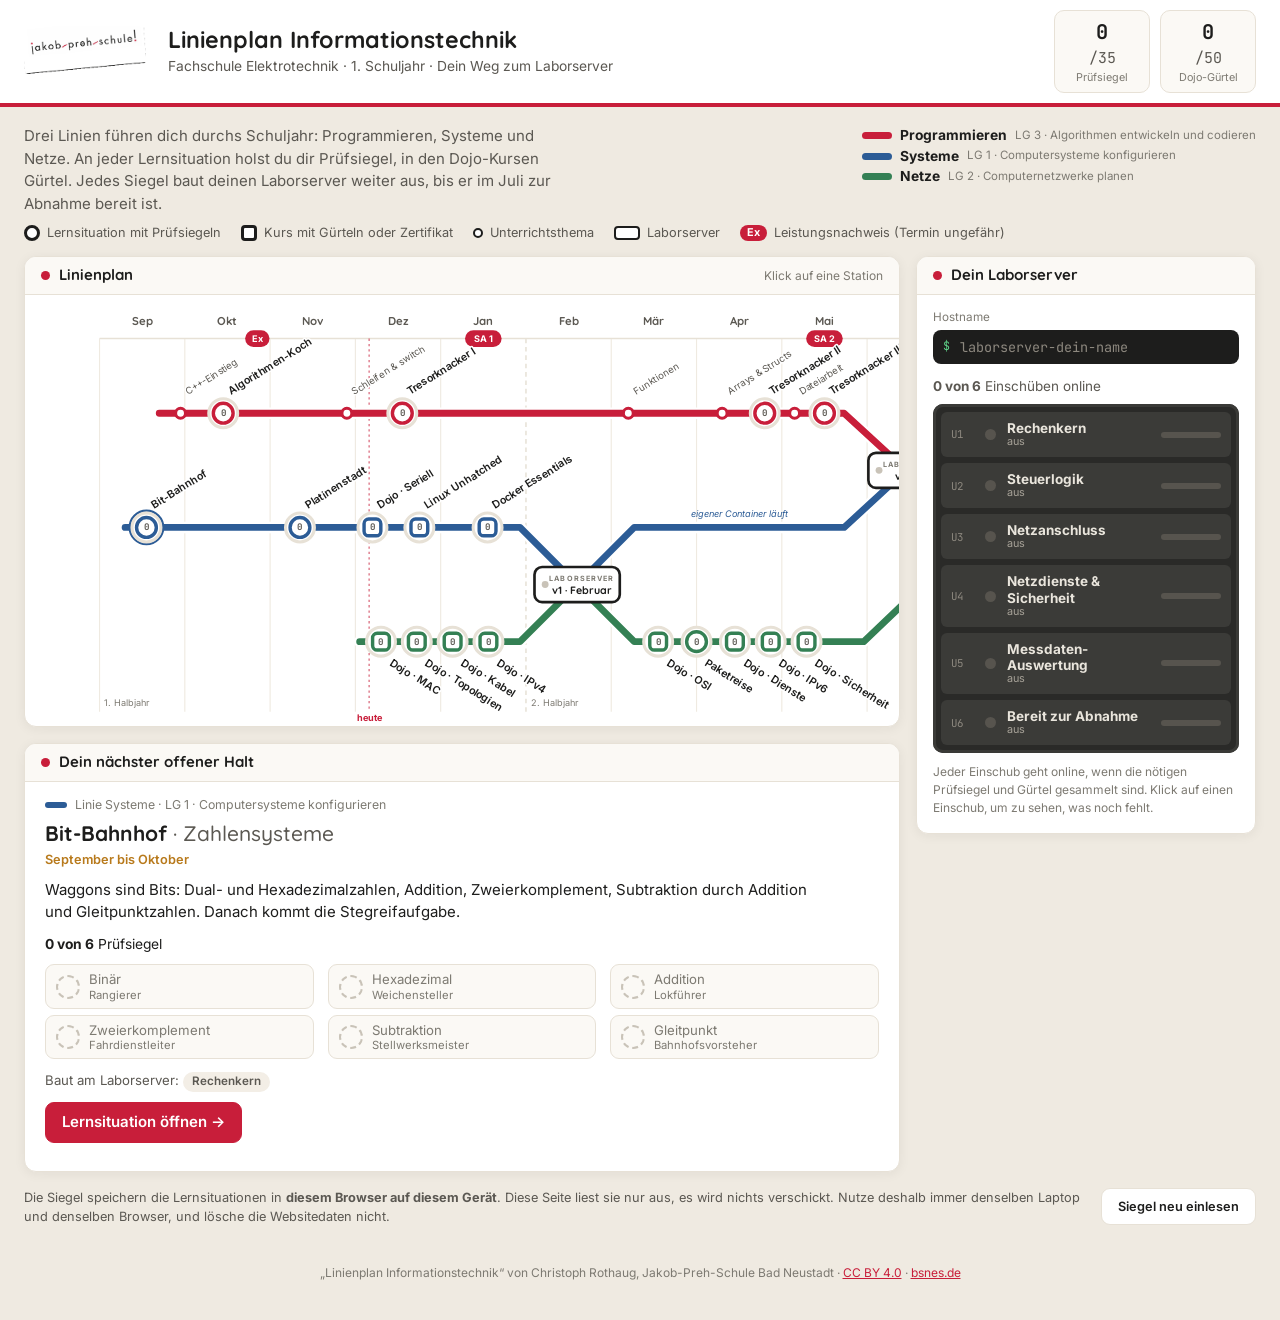
==== index.html @ 00001b68 "first commit" ====
<!DOCTYPE html>
<html lang="de">
<head>
    <meta charset="utf-8">
    <meta name="viewport" content="width=device-width, initial-scale=1.0">
    <meta name="author" content="Christoph Rothaug, Jakob-Preh-Schule Bad Neustadt">
    <!-- Lizenz: CC BY 4.0 – Christoph Rothaug, Jakob-Preh-Schule Bad Neustadt (ausgenommen Schullogo, Schriften; siehe README) -->
    <link rel="license" href="https://creativecommons.org/licenses/by/4.0/">
    <title>Linienplan · Jakob-Preh-Schule</title>
    <link rel="preconnect" href="https://fonts.googleapis.com">
    <link rel="preconnect" href="https://fonts.gstatic.com" crossorigin>
    <link href="https://fonts.googleapis.com/css2?family=Inter:wght@400;600;700&family=JetBrains+Mono:wght@400;700&family=Quicksand:wght@500;600;700&display=swap" rel="stylesheet">
    <link rel="stylesheet" href="style.css">
    <script src="plan.js"></script>
    <script src="fahrplan.js"></script>
</head>
<body>
    <header class="kopf">
        <a class="logo" href="https://www.bsnes.de" target="_blank" rel="noopener"><img src="assets/logo-jps.png" alt="Jakob-Preh-Schule"></a>
        <div class="kopf-text">
            <h1 id="titel">Linienplan</h1>
            <p id="untertitel"></p>
        </div>
        <div class="zaehler" id="zaehler" aria-live="polite"></div>
    </header>

    <main class="seite">
        <section class="einleitung">
            <p id="einleitung"></p>
            <ul class="legende-linien" id="legende-linien"></ul>
            <ul class="legende-symbole">
                <li><span class="sym ls"></span>Lernsituation mit Prüfsiegeln</li>
                <li><span class="sym kurs"></span>Kurs mit Gürteln oder Zertifikat</li>
                <li><span class="sym info"></span>Unterrichtsthema</li>
                <li><span class="sym hub"></span>Laborserver</li>
                <li><span class="sym nachweis">Ex</span>Leistungsnachweis (Termin ungefähr)</li>
            </ul>
        </section>

        <div class="raster-haupt">
            <section class="panel karte">
                <div class="panel-kopf"><span class="punkt"></span>Linienplan <small>Klick auf eine Station</small></div>
                <div class="plan-scroll"><div id="plan" class="plan"></div></div>
            </section>

            <aside class="panel rack" aria-labelledby="rack-titel">
                <div class="panel-kopf" id="rack-titel"><span class="punkt"></span>Dein Laborserver</div>
                <div class="rack-inhalt">
                    <label class="host">
                        <span>Hostname</span>
                        <span class="host-feld"><span class="prompt">$</span><input id="host" type="text" placeholder="laborserver-dein-name" maxlength="28" spellcheck="false" autocomplete="off"></span>
                    </label>
                    <p class="rack-status" id="rack-status"></p>
                    <ol class="einschuebe" id="einschuebe"></ol>
                    <p class="rack-hinweis">Jeder Einschub geht online, wenn die nötigen Prüfsiegel und Gürtel gesammelt sind. Klick auf einen Einschub, um zu sehen, was noch fehlt.</p>
                </div>
            </aside>

            <section class="panel detail" id="detail" aria-live="polite"></section>
        </div>

        <section class="speicher-info">
            <p id="hinweis-speicher" class="warnung" hidden>Dein Browser erlaubt hier keinen lokalen Speicher (z. B. im privaten Fenster). Prüfsiegel können dann weder gespeichert noch angezeigt werden.</p>
            <p>Die Siegel speichern die Lernsituationen in <b>diesem Browser auf diesem Gerät</b>. Diese Seite liest sie nur aus, es wird nichts verschickt. Nutze deshalb immer denselben Laptop und denselben Browser, und lösche die Websitedaten nicht.</p>
            <button type="button" class="knopf" id="neu-laden">Siegel neu einlesen</button>
        </section>
    </main>

    <footer class="fuss">
        <p>„Linienplan Informationstechnik“ von Christoph Rothaug, Jakob-Preh-Schule Bad Neustadt · <a href="https://creativecommons.org/licenses/by/4.0/deed.de" target="_blank" rel="noopener">CC BY 4.0</a> · <a href="https://www.bsnes.de" target="_blank" rel="noopener">bsnes.de</a></p>
    </footer>

    <div class="toast" id="toast" role="status"></div>
</body>
</html>
---- style.css ----
/* =====================================================================
   Corporate Design der Jakob-Preh-Schule (bsnes.de)
   Papierweiß, Logo-Schwarz, Schul-Rot als Akzent, Senf als 2. Akzent
   Schriften: Quicksand (Titel), Inter (Text), JetBrains Mono (Zahlen)
   ===================================================================== */
:root {
  --bg: #fbf9f5;
  --surface: #ffffff;
  --surface-2: #f3eee6;
  --ink: #1d1d1c;
  --ink-soft: #5b5852;
  --ink-faint: #7d7a72;
  --accent: #c81e3a;
  --accent-dark: #a5182f;
  --senf: #b87a1c;
  --gruen: #348054;
  --line: #e7e1d6;
  --line-soft: #efeae1;
  --radius: 12px;
  --mono: "JetBrains Mono", Consolas, monospace;
  --titel: Quicksand, Arial, Helvetica, sans-serif;
}

* {
  box-sizing: border-box;
}

html, body {
  margin: 0;
  background: var(--line-soft);
  color: var(--ink);
  font-family: Inter, Arial, Helvetica, sans-serif;
  font-size: 15px;
  line-height: 1.5;
}

a {
  color: var(--accent);
}

/* ---------------- Kopf ---------------- */
.kopf {
  display: flex;
  align-items: center;
  gap: 22px;
  padding: 10px 24px;
  background: var(--surface);
  border-bottom: 4px solid var(--accent);
}
.logo img {
  display: block;
  width: 122px;
  height: auto;
}
.kopf-text {
  flex: 1;
  min-width: 0;
}
.kopf h1 {
  margin: 0;
  font-family: var(--titel);
  font-weight: 700;
  font-size: 1.55rem;
  line-height: 1.2;
}
.kopf p {
  margin: 2px 0 0;
  color: var(--ink-soft);
  font-size: 0.92rem;
}
.zaehler {
  display: flex;
  gap: 10px;
}
.zahlfeld {
  display: flex;
  flex-direction: column;
  align-items: center;
  min-width: 96px;
  padding: 6px 12px;
  border: 1px solid var(--line);
  border-radius: 10px;
  background: var(--bg);
  font-family: var(--mono);
  color: var(--ink-soft);
}
.zahlfeld b {
  font-size: 1.35rem;
  color: var(--ink);
}
.zahlfeld small {
  font-family: Inter, Arial, sans-serif;
  font-size: 0.72rem;
  color: var(--ink-faint);
}

/* ---------------- Seite ---------------- */
.seite {
  max-width: 1720px;
  margin: 0 auto;
  padding: 18px 24px 8px;
}
.einleitung {
  display: grid;
  grid-template-columns: minmax(280px, 1.1fr) auto;
  gap: 8px 32px;
  align-items: start;
  margin-bottom: 14px;
}
.einleitung > p {
  margin: 0;
  max-width: 62ch;
  color: var(--ink-soft);
}
.legende-linien, .legende-symbole {
  margin: 0;
  padding: 0;
  list-style: none;
}
.legende-linien li {
  display: flex;
  align-items: center;
  gap: 8px;
  font-size: 0.92rem;
}
.legende-linien small {
  color: var(--ink-faint);
}
.strich {
  display: inline-block;
  width: 30px;
  height: 7px;
  border-radius: 4px;
}
.legende-symbole {
  grid-column: 1 / -1;
  display: flex;
  flex-wrap: wrap;
  gap: 4px 20px;
  font-size: 0.85rem;
  color: var(--ink-soft);
}
.legende-symbole li {
  display: flex;
  align-items: center;
  gap: 7px;
}
.sym {
  display: inline-block;
  border: 3px solid var(--ink);
  background: #fff;
}
.sym.ls {
  width: 16px;
  height: 16px;
  border-radius: 50%;
}
.sym.kurs {
  width: 16px;
  height: 16px;
  border-radius: 4px;
}
.sym.info {
  width: 10px;
  height: 10px;
  border-width: 2.5px;
  border-radius: 50%;
}
.sym.hub {
  width: 26px;
  height: 14px;
  border-radius: 4px;
  border-width: 2.5px;
}
.sym.nachweis {
  border: none;
  background: var(--accent);
  color: #fff;
  font-size: 0.72rem;
  font-weight: 700;
  padding: 0 7px;
  border-radius: 9px;
}

/* ---------------- Panels ---------------- */
.raster-haupt {
  display: grid;
  grid-template-columns: minmax(0, 1fr) 340px;
  grid-template-areas:
    "karte rack"
    "detail rack";
  gap: 16px;
  align-items: start;
}
.panel {
  background: var(--surface);
  border: 1px solid var(--line);
  border-radius: var(--radius);
  box-shadow: 0 2px 12px rgba(29, 29, 28, 0.06);
  overflow: hidden;
}
.panel-kopf, .detail-kopf {
  display: flex;
  align-items: center;
  gap: 9px;
  height: 38px;
  padding: 0 16px;
  border-bottom: 1px solid var(--line);
  background: var(--bg);
  font-family: var(--titel);
  font-weight: 700;
  font-size: 1rem;
}
.panel-kopf small {
  margin-left: auto;
  font-family: Inter, Arial, sans-serif;
  font-weight: 400;
  font-size: 0.8rem;
  color: var(--ink-faint);
}
.punkt {
  width: 9px;
  height: 9px;
  border-radius: 50%;
  background: var(--accent);
  flex: none;
}
.karte {
  grid-area: karte;
}
.rack {
  grid-area: rack;
  position: sticky;
  top: 12px;
}
.detail {
  grid-area: detail;
  min-height: 220px;
}

/* ---------------- Linienplan ---------------- */
.plan-scroll {
  overflow-x: auto;
}
.plan {
  min-width: 1040px;
  padding: 4px 6px 0;
}
.plan svg {
  display: block;
  width: 100%;
  height: auto;
  font-family: Inter, Arial, sans-serif;
}
.raster {
  stroke: var(--line-soft);
  stroke-width: 1.5;
}
.raster.halbjahr {
  stroke: var(--line);
  stroke-width: 2;
  stroke-dasharray: 6 5;
}
.achse {
  stroke: var(--line);
  stroke-width: 2;
}
.monat {
  font-family: var(--titel);
  font-weight: 700;
  font-size: 15px;
  fill: var(--ink-soft);
  text-anchor: middle;
}
.halbjahr-text {
  font-size: 12px;
  fill: var(--ink-faint);
}
.heute line {
  stroke: var(--accent);
  stroke-width: 2;
  stroke-dasharray: 3 4;
  opacity: 0.55;
}
.heute text {
  fill: var(--accent);
  font-size: 12px;
  font-weight: 700;
  text-anchor: middle;
}
.nachweis rect {
  fill: var(--accent);
}
.nachweis text {
  fill: #fff;
  font-size: 12px;
  font-weight: 700;
  text-anchor: middle;
}
.nachweis:focus {
  outline: none;
}
.nachweis:focus rect {
  stroke: var(--ink);
  stroke-width: 2;
}
.linie, .linie-schatten {
  fill: none;
  stroke-linejoin: round;
  stroke-linecap: round;
}
.linie {
  stroke-width: 9;
}
.linie-schatten {
  stroke: #fff;
  stroke-width: 15;
}
.wegtext {
  font-size: 12px;
  font-style: italic;
  text-anchor: middle;
}

.station {
  cursor: pointer;
  outline: none;
}
.ziel-flaeche {
  fill: transparent;
}
.station .info {
  fill: #fff;
  stroke-width: 4;
}
.ring-grund {
  fill: #fff;
  stroke: var(--line);
  stroke-width: 4;
}
.ring circle, .ring path {
  fill: none;
  stroke: var(--senf);
  stroke-width: 4;
  stroke-linecap: round;
}
.station.fertig .ring circle {
  stroke: var(--gruen);
}
.knopf {
  stroke-width: 4.5;
}
.haken {
  fill: none;
  stroke: #fff;
  stroke-width: 3;
  stroke-linecap: round;
  stroke-linejoin: round;
}
.zahl {
  font-family: var(--mono);
  font-size: 12px;
  font-weight: 700;
  fill: var(--ink-soft);
  text-anchor: middle;
}
.label {
  font-size: 14px;
  font-weight: 600;
  fill: var(--ink);
  paint-order: stroke;
  stroke: #fff;
  stroke-width: 4px;
  stroke-linejoin: round;
}
.label.klein {
  font-size: 12.5px;
  font-weight: 400;
  fill: var(--ink-soft);
}
.station:hover .label, .station:focus-visible .label, .station.gewaehlt .label {
  fill: var(--accent);
}
.station:focus-visible .ring-grund, .station.gewaehlt .ring-grund {
  stroke: var(--ink);
}
.station.gewaehlt .info, .station:focus-visible .info {
  stroke: var(--ink) !important;
}
.station:hover .knopf, .station.gewaehlt .knopf {
  stroke-width: 6;
}
.puls {
  fill: none;
  stroke-width: 3;
  transform-box: fill-box;
  transform-origin: center;
  animation: puls 1.8s ease-out infinite;
}
@keyframes puls {
  0% { opacity: 0.8; transform: scale(0.85); }
  100% { opacity: 0; transform: scale(1.45); }
}

/* Laborserver-Knoten */
.hub rect {
  fill: #fff;
  stroke: var(--ink);
  stroke-width: 3.5;
}
.hub .led {
  fill: #c9c3b8;
}
.hub-kopf {
  font-size: 9.5px;
  font-weight: 700;
  letter-spacing: 1.4px;
  fill: var(--ink-faint);
  text-anchor: middle;
}
.hub-zeile {
  font-family: var(--titel);
  font-size: 14px;
  font-weight: 700;
  fill: var(--ink);
  text-anchor: middle;
}
.hub.online rect {
  fill: var(--ink);
}
.hub.online .led {
  fill: #5fd38a;
  filter: drop-shadow(0 0 3px #5fd38a);
}
.hub.online .hub-kopf {
  fill: #b9b4aa;
}
.hub.online .hub-zeile {
  fill: #fff;
}
.station:hover .hub rect, .station.gewaehlt .hub rect, .station:focus-visible .hub rect {
  stroke: var(--accent);
}

/* ---------------- Detail ---------------- */
.detail-inhalt {
  padding: 14px 20px 18px;
}
.linienkopf {
  display: flex;
  align-items: center;
  gap: 8px;
  font-size: 0.82rem;
  color: var(--ink-faint);
}
.linienpunkt {
  width: 22px;
  height: 6px;
  border-radius: 3px;
}
.detail h2 {
  margin: 4px 0 0;
  font-family: var(--titel);
  font-size: 1.4rem;
}
.detail h2 .kurz {
  font-weight: 500;
  color: var(--ink-soft);
}
.zeit {
  margin: 0 0 8px;
  font-size: 0.85rem;
  font-weight: 600;
  color: var(--senf);
}
.detail p {
  margin: 0 0 10px;
  max-width: 85ch;
}
.material {
  color: var(--ink-soft);
  font-size: 0.9rem;
}
.fortschritt {
  font-size: 0.92rem;
}
.siegelliste {
  display: grid;
  grid-template-columns: repeat(auto-fill, minmax(210px, 1fr));
  gap: 6px 14px;
  margin: 0 0 12px;
  padding: 0;
  list-style: none;
}
.siegelliste li {
  display: flex;
  align-items: center;
  gap: 9px;
  padding: 6px 10px;
  border: 1px solid var(--line);
  border-radius: 9px;
  background: var(--bg);
  color: var(--ink-faint);
  font-size: 0.88rem;
}
.siegelliste li.hat {
  color: var(--ink);
  border-color: #cfe3d6;
  background: #f1f8f3;
}
.siegelliste li > span:nth-child(2) {
  display: flex;
  flex-direction: column;
  line-height: 1.25;
}
.siegelliste small {
  font-size: 0.75rem;
  color: var(--ink-faint);
}
.siegel {
  flex: none;
  display: grid;
  place-items: center;
  width: 24px;
  height: 24px;
  border: 2.5px dashed #c9c3b8;
  border-radius: 50%;
  font-size: 13px;
  font-weight: 700;
}
.siegel.hat {
  border: 2.5px solid var(--gruen);
  background: var(--gruen);
  color: #fff;
}
.guertel {
  flex: none;
  width: 30px;
  height: 10px;
  border-radius: 3px;
  background: var(--g);
  box-shadow: inset 0 0 0 1px rgba(0, 0, 0, 0.18);
}
.guertel.leer {
  opacity: 0.22;
}
.siegelliste li.bonus {
  border-style: dashed;
}
.chip {
  display: inline-block;
  padding: 1px 9px;
  border-radius: 10px;
  background: var(--surface-2);
  color: var(--ink-soft);
  font-size: 0.78rem;
  font-style: normal;
  font-weight: 600;
}
.siegelliste .chip {
  margin-left: auto;
}
.beitrag {
  font-size: 0.88rem;
  color: var(--ink-soft);
}
.hubstatus {
  display: flex;
  align-items: center;
  gap: 9px;
  padding: 8px 12px;
  border-radius: 9px;
  background: var(--surface-2);
  font-size: 0.9rem;
}
.hubstatus .led, .einschub .led {
  flex: none;
  width: 11px;
  height: 11px;
  border-radius: 50%;
  background: #c9c3b8;
}
.hubstatus.an {
  background: #e7f3eb;
}
.hubstatus.an .led {
  background: #3fbf6f;
  box-shadow: 0 0 6px #5fd38a;
}
.haken-feld {
  display: inline-flex;
  align-items: center;
  gap: 9px;
  margin: 2px 0 12px;
  padding: 8px 14px;
  border: 1px solid var(--line);
  border-radius: 9px;
  background: var(--bg);
  font-weight: 600;
  cursor: pointer;
}
.haken-feld input {
  width: 18px;
  height: 18px;
  accent-color: var(--gruen);
}
.aktionen {
  margin-top: 4px;
}
.knopf {
  display: inline-block;
  padding: 8px 16px;
  border: 1px solid var(--line);
  border-radius: 9px;
  background: var(--surface);
  color: var(--ink);
  font: inherit;
  font-weight: 600;
  text-decoration: none;
  cursor: pointer;
}
.knopf:hover {
  border-color: var(--ink-faint);
}
.knopf.primaer {
  border-color: var(--accent);
  background: var(--accent);
  color: #fff;
}
.knopf.primaer:hover {
  background: var(--accent-dark);
}

/* ---------------- Rack ---------------- */
.rack-inhalt {
  padding: 14px 16px 16px;
}
.host {
  display: block;
  font-size: 0.78rem;
  color: var(--ink-faint);
}
.host-feld {
  display: flex;
  align-items: center;
  gap: 8px;
  margin-top: 3px;
  padding: 7px 10px;
  border-radius: 8px;
  background: var(--ink);
  font-family: var(--mono);
}
.prompt {
  color: #5fd38a;
}
.host input {
  flex: 1;
  min-width: 0;
  border: none;
  outline: none;
  background: transparent;
  color: #f4f1ea;
  font-family: var(--mono);
  font-size: 0.9rem;
}
.host input::placeholder {
  color: #8d887f;
}
.rack-status {
  margin: 12px 0 8px;
  font-size: 0.9rem;
  color: var(--ink-soft);
}
.einschuebe {
  margin: 0;
  padding: 8px;
  list-style: none;
  border-radius: 10px;
  background: #2a2a28;
  box-shadow: inset 0 0 0 3px #3a3a37;
}
.einschub + .einschub {
  margin-top: 6px;
}
.einschub details {
  border-radius: 6px;
  background: #3b3b38;
  color: #e9e5dc;
}
.einschub summary {
  display: grid;
  grid-template-columns: 26px 14px 1fr 60px;
  align-items: center;
  gap: 8px;
  padding: 8px 10px;
  list-style: none;
  cursor: pointer;
}
.einschub summary::-webkit-details-marker {
  display: none;
}
.einschub summary:focus-visible {
  outline: 2px solid var(--senf);
  outline-offset: 1px;
  border-radius: 6px;
}
.einschub .u {
  font-family: var(--mono);
  font-size: 0.72rem;
  color: #8d887f;
}
.einschub .led {
  background: #57544e;
}
.einschub.teil .led {
  background: #e3a33a;
  box-shadow: 0 0 5px #e3a33a;
  animation: blinken 1.6s steps(2, jump-none) infinite;
}
.einschub.an .led {
  background: #5fd38a;
  box-shadow: 0 0 6px #5fd38a;
}
@keyframes blinken {
  50% { opacity: 0.35; }
}
.einschub-text {
  display: flex;
  flex-direction: column;
  line-height: 1.2;
  min-width: 0;
}
.einschub-text b {
  font-size: 0.9rem;
}
.einschub-text small {
  font-size: 0.72rem;
  color: #a7a298;
}
.einschub.an .einschub-text small {
  color: #8fdcab;
}
.balken {
  height: 6px;
  border-radius: 3px;
  background: #57544e;
  overflow: hidden;
}
.balken i {
  display: block;
  height: 100%;
  background: #e3a33a;
}
.einschub.an .balken i {
  background: #5fd38a;
}
.einschub-mehr {
  padding: 0 12px 10px 48px;
  font-size: 0.82rem;
}
.einschub-mehr p {
  margin: 0 0 6px;
  color: #c9c4ba;
}
.einschub-mehr ul {
  margin: 0;
  padding: 0;
  list-style: none;
}
.einschub-mehr li {
  display: flex;
  justify-content: space-between;
  gap: 8px;
  padding: 3px 0;
  border-top: 1px solid #4a4a46;
  font-family: var(--mono);
  font-size: 0.76rem;
  color: #a7a298;
}
.einschub-mehr li.hat {
  color: #8fdcab;
}
.einschub-mehr .link, .einschub-mehr .ohne-link {
  padding: 0;
  border: none;
  background: none;
  color: #f4f1ea;
  font-family: Inter, Arial, sans-serif;
  font-size: 0.8rem;
  text-align: left;
  cursor: pointer;
}
.einschub-mehr .ohne-link {
  cursor: default;
  color: #c9c4ba;
}
.einschub-mehr .link:hover {
  text-decoration: underline;
}
.rack-hinweis {
  margin: 10px 0 0;
  font-size: 0.8rem;
  color: var(--ink-faint);
}

/* ---------------- Speicher, Fuß, Toast ---------------- */
.speicher-info {
  display: flex;
  flex-wrap: wrap;
  align-items: center;
  gap: 8px 18px;
  margin: 16px 0 0;
  font-size: 0.85rem;
  color: var(--ink-soft);
}
.speicher-info p {
  flex: 1 1 520px;
  margin: 0;
}
.speicher-info .warnung {
  flex-basis: 100%;
  padding: 8px 12px;
  border-radius: 9px;
  background: #fbe7ea;
  color: var(--accent-dark);
  font-weight: 600;
}
.fuss {
  padding: 18px 24px 26px;
  text-align: center;
  font-size: 0.8rem;
  color: var(--ink-faint);
}
.toast {
  position: fixed;
  left: 50%;
  bottom: 24px;
  transform: translate(-50%, calc(100% + 40px));
  visibility: hidden;
  padding: 10px 18px;
  border-radius: 10px;
  background: var(--ink);
  color: #fff;
  font-weight: 600;
  box-shadow: 0 6px 24px rgba(0, 0, 0, 0.25);
  transition: transform 0.35s ease, visibility 0.35s;
  pointer-events: none;
}
.toast.zeigen {
  visibility: visible;
  transform: translate(-50%, 0);
}

/* ---------------- schmale Bildschirme ---------------- */
@media (max-width: 1180px) {
  .raster-haupt {
    grid-template-columns: 1fr;
    grid-template-areas:
      "karte"
      "detail"
      "rack";
  }
  .rack {
    position: static;
  }
  .einleitung {
    grid-template-columns: 1fr;
  }
}
@media (max-width: 720px) {
  .kopf {
    flex-wrap: wrap;
    gap: 10px 16px;
    padding: 10px 14px;
  }
  .logo img {
    width: 96px;
  }
  .kopf h1 {
    font-size: 1.25rem;
  }
  .zaehler {
    width: 100%;
  }
  .zahlfeld {
    flex: 1;
  }
  .seite {
    padding: 12px 12px 6px;
  }
}

@media (prefers-reduced-motion: reduce) {
  .puls, .einschub.teil .led {
    animation: none;
  }
  .toast {
    transition: none;
  }
}
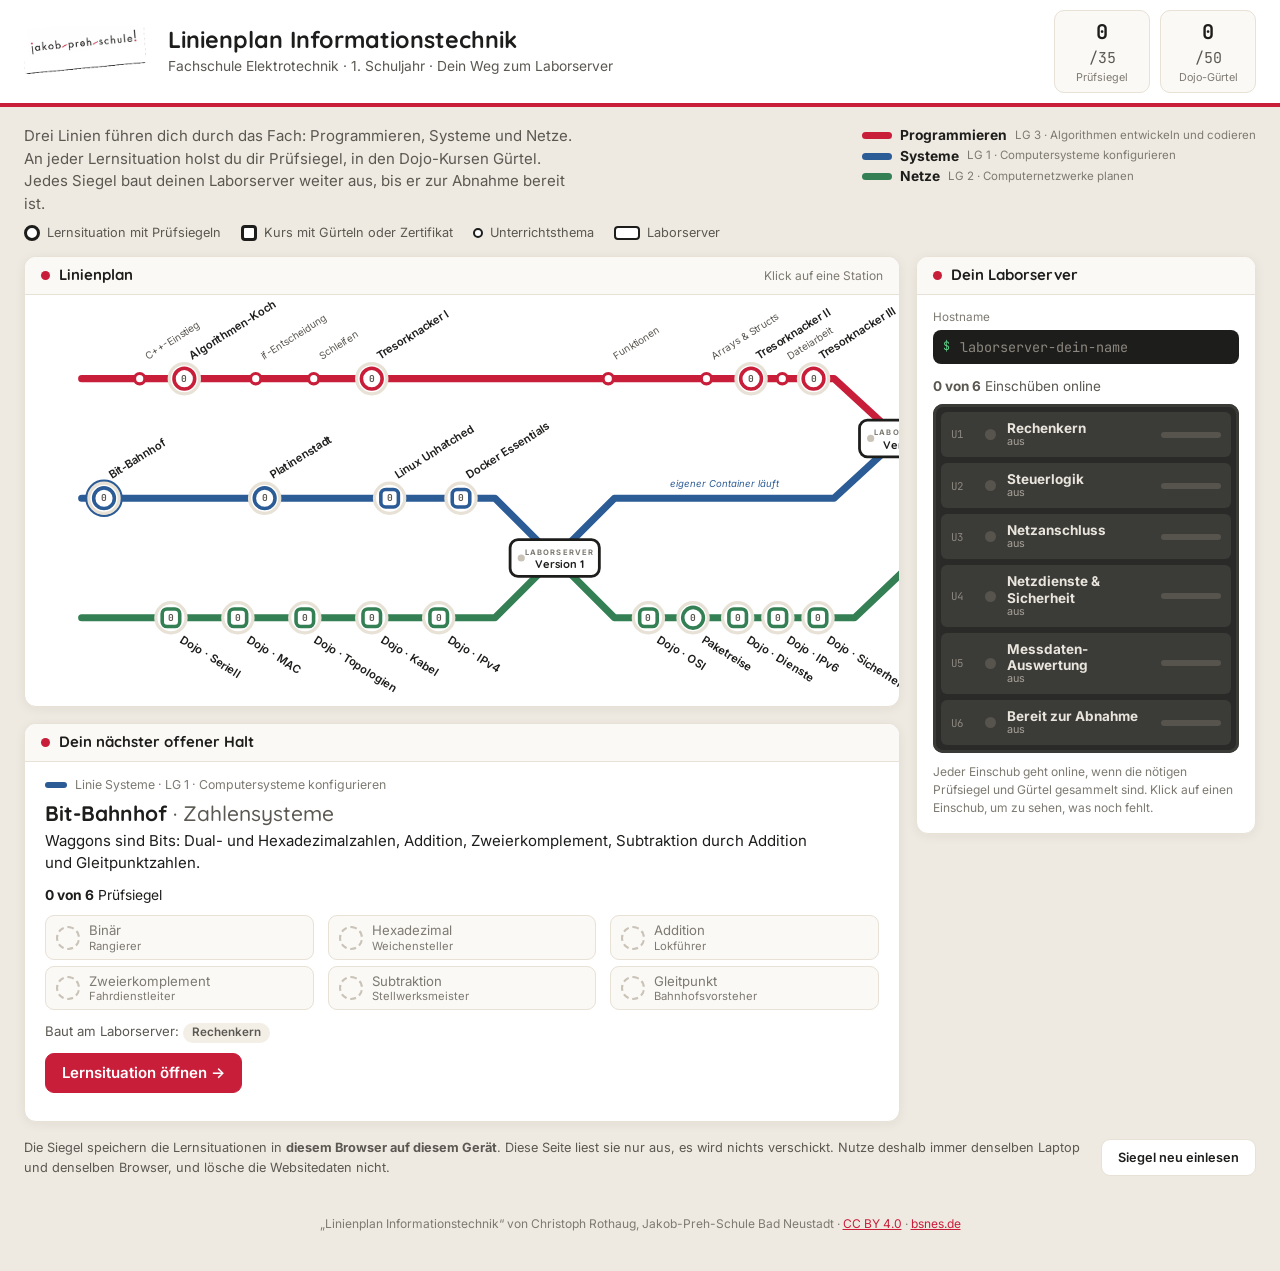
==== commit df168b67: "zeit herausgenommen" ====
--- a/index.html
+++ b/index.html
@@ -33,7 +33,6 @@
                 <li><span class="sym kurs"></span>Kurs mit Gürteln oder Zertifikat</li>
                 <li><span class="sym info"></span>Unterrichtsthema</li>
                 <li><span class="sym hub"></span>Laborserver</li>
-                <li><span class="sym nachweis">Ex</span>Leistungsnachweis (Termin ungefähr)</li>
             </ul>
         </section>
 
--- a/style.css
+++ b/style.css
@@ -851,6 +851,23 @@
   transform: translate(-50%, 0);
 }
 
+/* Ansicht ohne Siegel (Lehrkraft) */
+.ohne-siegel .raster-haupt {
+  grid-template-columns: 1fr;
+  grid-template-areas:
+    "karte"
+    "detail";
+}
+.stufenliste {
+  margin: 0 0 12px;
+  padding-left: 1.4em;
+  columns: 2 240px;
+  font-size: 0.92rem;
+}
+.stufenliste small {
+  color: var(--ink-faint);
+}
+
 /* ---------------- schmale Bildschirme ---------------- */
 @media (max-width: 1180px) {
   .raster-haupt {
